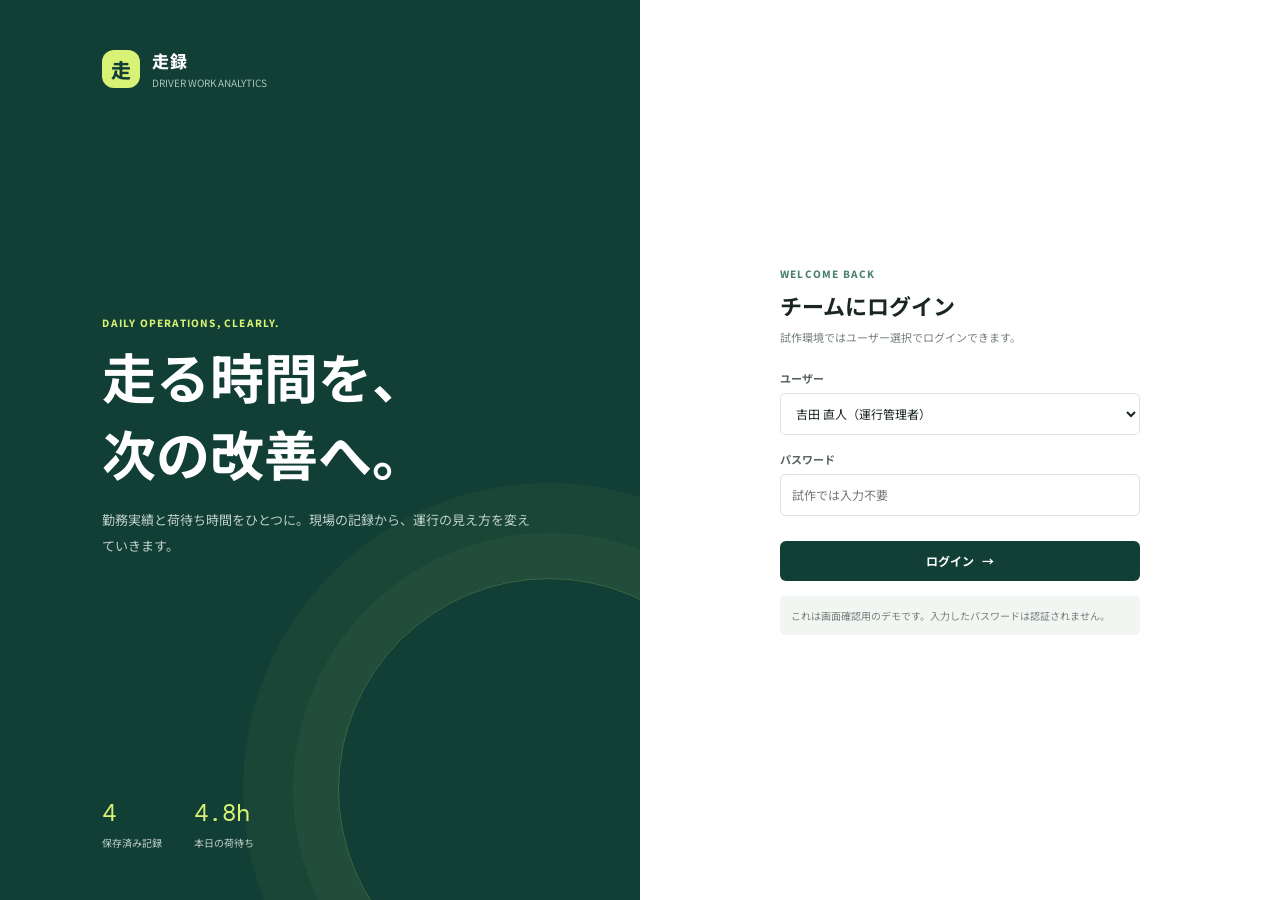
==== index.html @ 4ac7745c "初期装備" ====
<!doctype html>
<html lang="ja">
<head>
  <meta charset="utf-8">
  <meta name="viewport" content="width=device-width, initial-scale=1, viewport-fit=cover">
  <meta name="theme-color" content="#123f35">
  <meta name="description" content="ドライバーの勤務実績と荷待ち時間を記録・分析するアプリ">
  <link rel="manifest" href="manifest.webmanifest">
  <link rel="icon" href="icon.svg" type="image/svg+xml">
  <link rel="stylesheet" href="styles/base.css">
  <link rel="stylesheet" href="styles/layout.css">
  <link rel="stylesheet" href="styles/screens/login.css">
  <link rel="stylesheet" href="styles/screens/entry.css">
  <link rel="stylesheet" href="styles/screens/records.css">
  <link rel="stylesheet" href="styles/screens/analytics.css">
  <link rel="stylesheet" href="styles/screens/admin.css">
  <title>走録 | ドライバー稼働分析</title>
</head>
<body>
  <div id="app" aria-live="polite"></div>
  <script type="module" src="main.js"></script>
</body>
</html>
---- styles/base.css ----
@import url('https://fonts.googleapis.com/css2?family=DM+Mono:wght@400;500&family=Noto+Sans+JP:wght@400;500;600;700;800&display=swap');

:root {
  color-scheme: light;
  --ink: #192622;
  --muted: #75817c;
  --line: #e5ebe7;
  --paper: #ffffff;
  --canvas: #f2f6f3;
  --forest: #123f35;
  --forest-2: #1c594b;
  --lime: #d8f275;
  --coral: #ef765f;
  --blue: #5291bd;
  --shadow: 0 14px 34px rgba(20, 50, 40, .07);
  font-family: 'Noto Sans JP', 'Yu Gothic UI', Meiryo, sans-serif;
  font-synthesis: none;
  text-rendering: optimizeLegibility;
}

* { box-sizing: border-box; }
body { margin: 0; min-width: 320px; min-height: 100vh; color: var(--ink); background: var(--canvas); }
button, input, select, textarea { font: inherit; }
button { cursor: pointer; }
button:focus-visible, input:focus-visible, select:focus-visible, textarea:focus-visible { outline: 3px solid rgba(82,145,189,.45); outline-offset: 2px; }
.mono, .metric-value, .time { font-family: 'DM Mono', 'Noto Sans JP', monospace; }
.fade-in { animation: rise .3s ease both; }
@keyframes rise { from { opacity: 0; transform: translateY(7px); } to { opacity: 1; transform: translateY(0); } }

.button { border: 0; border-radius: 6px; min-height: 40px; padding: 0 15px; display: inline-flex; align-items: center; justify-content: center; gap: 8px; font-size: 12px; font-weight: 700; transition: transform .15s, background .15s; }
.button:hover { transform: translateY(-1px); }
.button.primary { background: var(--forest); color: white; }
.button.primary:hover { background: var(--forest-2); }
.button.accent { background: var(--lime); color: var(--forest); }
.button.ghost { background: white; border: 1px solid var(--line); color: var(--ink); }
.button.danger { background: #fff0ec; color: #b94c38; }
.button.small { min-height: 32px; padding: 0 10px; font-size: 10px; }
.button:disabled { opacity: .45; cursor: not-allowed; transform: none; }
.badge { border-radius: 4px; background: #eff5dc; color: #58751f; padding: 4px 7px; font-size: 10px; font-weight: 700; white-space: nowrap; }
.badge.warn { background: #fff0ec; color: #bd5945; }
.empty { padding: 35px 10px; text-align: center; color: var(--muted); font-size: 12px; }
.empty strong { display: block; color: var(--ink); font-size: 13px; margin-bottom: 6px; }
---- styles/layout.css ----
.app-shell { min-height: 100vh; display: grid; grid-template-columns: 248px minmax(0, 1fr); }
.sidebar { background: var(--forest); color: #f5f8f4; padding: 28px 18px 20px; display: flex; flex-direction: column; min-height: 100vh; }
.brand { display: flex; align-items: center; gap: 12px; padding: 0 10px 34px; }
.brand-mark { width: 38px; height: 38px; border-radius: 12px; background: var(--lime); display: grid; place-items: center; color: var(--forest); font-size: 20px; font-weight: 800; }
.brand-name { font-size: 17px; font-weight: 800; letter-spacing: .03em; }
.brand-caption { color: #a9c3b9; font-size: 10px; margin-top: 2px; }
.nav-label { color: #8eaaa0; padding: 0 12px; font-size: 10px; font-weight: 700; letter-spacing: .12em; margin-bottom: 10px; }
.nav-list { display: grid; gap: 5px; }
.nav-item { border: 0; color: #ccdad4; background: transparent; text-align: left; padding: 12px; border-radius: 8px; display: flex; align-items: center; gap: 12px; font-size: 13px; }
.nav-item:hover { background: rgba(255,255,255,.08); color: white; }
.nav-item.active { color: var(--forest); background: var(--lime); font-weight: 700; }
.nav-icon { width: 19px; text-align: center; font-size: 16px; }
.side-spacer { flex: 1; }
.side-note { border-top: 1px solid rgba(255,255,255,.14); padding: 16px 10px 0; color: #a9c3b9; font-size: 11px; line-height: 1.7; }
.side-user { display: flex; align-items: center; gap: 10px; margin: 20px 4px 0; }
.avatar { width: 34px; height: 34px; border-radius: 50%; display: grid; place-items: center; background: #d8f275; color: #123f35; font-size: 12px; font-weight: 800; flex: 0 0 auto; }
.side-user-name { font-size: 12px; font-weight: 700; }
.side-user-role { font-size: 10px; color: #a9c3b9; margin-top: 2px; }
.main { min-width: 0; }
.topbar { min-height: 74px; padding: 0 38px; display: flex; justify-content: space-between; align-items: center; border-bottom: 1px solid var(--line); background: rgba(255,255,255,.86); }
.breadcrumb { font-size: 12px; color: var(--muted); }
.top-right { display: flex; gap: 14px; align-items: center; }
.today { color: var(--muted); font-size: 11px; }
.user-chip { display: flex; align-items: center; gap: 9px; font-size: 12px; font-weight: 700; }
.user-chip .avatar { width: 30px; height: 30px; }
.page { max-width: 1180px; margin: 0 auto; padding: 36px 38px 60px; }
.page-heading { display: flex; justify-content: space-between; align-items: end; gap: 18px; margin-bottom: 25px; }
.eyebrow { color: #49806e; font-size: 10px; font-weight: 800; letter-spacing: .12em; margin-bottom: 8px; }
h1 { font-size: clamp(23px, 3vw, 30px); letter-spacing: 0; line-height: 1.35; margin: 0; }
.subtitle { margin: 8px 0 0; color: var(--muted); font-size: 12px; }
.grid { display: grid; gap: 16px; }
.panel { background: var(--paper); border: 1px solid var(--line); border-radius: 8px; box-shadow: var(--shadow); padding: 20px; }
.panel-heading { display: flex; justify-content: space-between; align-items: center; gap: 12px; margin-bottom: 17px; }
.panel-title { margin: 0; font-size: 14px; font-weight: 800; }
.panel-meta { color: var(--muted); font-size: 10px; }
.toast { position: fixed; left: 50%; bottom: 28px; z-index: 10; transform: translate(-50%, 20px); opacity: 0; pointer-events: none; transition: .2s; background: var(--ink); color: white; padding: 11px 16px; border-radius: 6px; font-size: 12px; box-shadow: var(--shadow); }
.toast.show { opacity: 1; transform: translate(-50%, 0); }
.mobile-nav { display: none; }

@media (max-width: 1000px) {
  .app-shell { grid-template-columns: 210px minmax(0, 1fr); }
  .sidebar { padding-inline: 12px; }
  .page { padding: 28px 24px 50px; }
  .topbar { padding-inline: 24px; }
}
@media (max-width: 700px) {
  .app-shell { display: block; padding-bottom: calc(72px + env(safe-area-inset-bottom)); }
  .sidebar { display: none; }
  .topbar { min-height: 58px; padding: 0 18px; }
  .topbar .breadcrumb { font-size: 11px; }
  .today { display: none; }
  .user-chip { font-size: 0; }
  .user-chip .avatar { font-size: 11px; }
  .page { padding: 25px 16px 30px; }
  .page-heading { align-items: start; margin-bottom: 18px; }
  .page-heading .button { flex: 0 0 auto; min-height: 36px; padding: 0 10px; font-size: 10px; white-space: nowrap; }
  h1 { font-size: 23px; }
  .subtitle { font-size: 10px; line-height: 1.7; }
  .panel { padding: 16px; }
  .mobile-nav { position: fixed; display: grid; grid-template-columns: repeat(4, 1fr); bottom: 0; left: 0; right: 0; z-index: 5; padding: 7px 5px calc(7px + env(safe-area-inset-bottom)); background: rgba(255,255,255,.96); border-top: 1px solid var(--line); backdrop-filter: blur(12px); }
  .mobile-nav .nav-item { color: var(--muted); padding: 6px 2px; border-radius: 5px; justify-content: center; flex-direction: column; gap: 3px; font-size: 9px; }
  .mobile-nav .nav-item.active { color: var(--forest); background: #eef5dd; }
  .mobile-nav .nav-icon { font-size: 15px; }
}
---- styles/screens/login.css ----
.login-wrap { min-height: 100vh; display: grid; grid-template-columns: 1fr 1fr; background: white; }
.login-art { background: var(--forest); color: white; padding: 48px 8vw; display: flex; flex-direction: column; justify-content: space-between; position: relative; overflow: hidden; }
.login-art:after { content: ''; position: absolute; width: 420px; height: 420px; border-radius: 50%; border: 1px solid rgba(216,242,117,.22); right: -120px; bottom: -100px; box-shadow: 0 0 0 45px rgba(216,242,117,.04), 0 0 0 95px rgba(216,242,117,.035); }
.login-logo { display: flex; gap: 12px; align-items: center; position: relative; z-index: 1; }
.login-copy { position: relative; z-index: 1; max-width: 460px; }
.login-copy .eyebrow { color: var(--lime); }
.login-copy h1 { font-size: clamp(31px, 4.5vw, 54px); line-height: 1.42; }
.login-copy p { color: #bfd0c8; font-size: 13px; line-height: 2; margin-top: 16px; }
.login-stats { display: flex; gap: 32px; position: relative; z-index: 1; }
.login-stat strong { display: block; font: 24px 'DM Mono', monospace; color: var(--lime); }
.login-stat span { color: #bfd0c8; font-size: 10px; }
.login-form-side { display: grid; place-items: center; padding: 30px; }
.login-form { width: min(360px, 100%); }
.login-form h2 { font-size: 22px; margin: 0 0 8px; }
.login-form > p { color: var(--muted); font-size: 11px; margin: 0 0 25px; }
.login-form .field { margin-bottom: 16px; }
.login-form .button { width: 100%; margin-top: 9px; }
.demo-note { margin-top: 15px; padding: 11px; background: #f2f6f3; border-radius: 5px; color: var(--muted); font-size: 10px; line-height: 1.7; }
@media (max-width: 700px) {
  .login-wrap { grid-template-columns: 1fr; }
  .login-art { min-height: 250px; padding: 24px; }
  .login-copy { margin: 30px 0 25px; }
  .login-copy h1 { font-size: 31px; }
  .login-copy p { font-size: 11px; margin-top: 9px; }
  .login-stats { gap: 22px; }
  .login-stat strong { font-size: 19px; }
  .login-form-side { padding: 32px 23px 45px; }
}
---- styles/screens/entry.css ----
.form-layout { display: grid; grid-template-columns: minmax(0, 1.25fr) minmax(260px, .75fr); align-items: start; gap: 17px; }
.form-grid { display: grid; grid-template-columns: repeat(2, minmax(0, 1fr)); gap: 16px; }
.field { display: grid; gap: 7px; }
.field.full { grid-column: 1/-1; }
.field label { color: #58645f; font-size: 11px; font-weight: 700; }
.field input, .field select, .field textarea { width: 100%; min-height: 42px; border: 1px solid #dce4df; background: #fff; border-radius: 5px; padding: 10px 11px; color: var(--ink); font-size: 12px; }
.field textarea { min-height: 80px; resize: vertical; }
.field-hint { font-size: 10px; color: var(--muted); }
.calc-box { background: #f3f7f4; border-radius: 7px; padding: 17px; }
.calc-title { font-size: 11px; font-weight: 800; margin-bottom: 13px; }
.calc-row { display: flex; justify-content: space-between; padding: 9px 0; border-top: 1px solid #e3eae5; font-size: 11px; color: var(--muted); }
.calc-row strong { color: var(--ink); font: 500 12px 'DM Mono', monospace; }
.calc-row.total strong { color: var(--forest-2); }
.form-actions { display: flex; justify-content: end; gap: 9px; margin-top: 18px; }
.calc-help { line-height: 1.8; margin-top: 14px; }
@media (max-width: 700px) {
  .form-layout { grid-template-columns: 1fr; gap: 10px; }
  .form-grid { gap: 12px 9px; }
  .field label { font-size: 10px; }
  .field input, .field select, .field textarea { font-size: 12px; }
}
@media (max-width: 380px) {
  .form-grid { grid-template-columns: 1fr; }
  .field.full { grid-column: auto; }
}
---- styles/screens/records.css ----
.table-wrap { overflow-x: auto; }
table { width: 100%; border-collapse: collapse; text-align: left; min-width: 650px; }
th { color: var(--muted); font-size: 10px; font-weight: 700; padding: 11px 12px; border-bottom: 1px solid var(--line); white-space: nowrap; }
td { font-size: 11px; padding: 13px 12px; border-bottom: 1px solid #edf0ee; white-space: nowrap; }
tbody tr:last-child td { border-bottom: 0; }
.table-person { font-weight: 700; }
.filter-row { display: flex; gap: 9px; align-items: center; margin-bottom: 15px; }
.filter-row input, .filter-row select { min-height: 36px; border: 1px solid var(--line); border-radius: 5px; background: white; padding: 0 10px; font-size: 11px; color: var(--ink); }
.filter-row input { flex: 1; min-width: 120px; }
@media (max-width: 700px) {
  .filter-row { flex-wrap: wrap; }
  .filter-row input { flex-basis: 100%; }
}
---- styles/screens/analytics.css ----
.metrics { grid-template-columns: repeat(4, minmax(0, 1fr)); margin-bottom: 17px; }
.metric-card { background: var(--paper); border: 1px solid var(--line); border-radius: 8px; box-shadow: var(--shadow); padding: 17px 18px; min-width: 0; }
.metric-top { display: flex; justify-content: space-between; align-items: center; gap: 8px; color: var(--muted); font-size: 11px; }
.metric-dot { width: 8px; height: 8px; border-radius: 50%; background: var(--forest-2); }
.metric-card.wait .metric-dot { background: var(--coral); }
.metric-card.rate .metric-dot { background: #8fae33; }
.metric-card.people .metric-dot { background: var(--blue); }
.metric-value { font-size: 27px; line-height: 1.25; font-weight: 500; letter-spacing: 0; margin-top: 15px; white-space: nowrap; }
.metric-unit { font: 500 12px 'Noto Sans JP', sans-serif; margin-left: 4px; }
.metric-foot { font-size: 10px; color: var(--muted); margin-top: 8px; }
.content-grid { grid-template-columns: minmax(0, 1.45fr) minmax(270px, .8fr); align-items: start; }
.bar-list { display: grid; gap: 15px; }
.bar-row { display: grid; grid-template-columns: 70px minmax(60px, 1fr) 42px; align-items: center; gap: 10px; font-size: 11px; }
.bar-name { white-space: nowrap; overflow: hidden; text-overflow: ellipsis; }
.bar-track { height: 9px; background: #edf2ee; border-radius: 99px; overflow: hidden; }
.bar-fill { height: 100%; border-radius: 99px; background: var(--forest-2); }
.bar-fill.low { background: var(--coral); }
.bar-number { text-align: right; color: var(--muted); font: 11px 'DM Mono', monospace; }
.legend { display: flex; gap: 15px; color: var(--muted); font-size: 10px; margin-top: 20px; }
.legend span { display: flex; align-items: center; gap: 6px; }
.legend i { width: 7px; height: 7px; border-radius: 50%; background: var(--forest-2); }
.legend .coral { background: var(--coral); }
.activity-list { display: grid; }
.activity-row { display: flex; align-items: center; justify-content: space-between; gap: 12px; padding: 12px 0; border-top: 1px solid #edf0ee; }
.activity-row:first-child { border-top: 0; padding-top: 0; }
.activity-person { font-weight: 700; font-size: 12px; }
.activity-sub { color: var(--muted); font-size: 10px; margin-top: 4px; }
.activity-value { text-align: right; font-size: 12px; font-weight: 700; }
.summary-panel { margin-top: 16px; }
.summary-panel .panel-heading { margin-bottom: 8px; }
@media (max-width: 1000px) { .metrics { grid-template-columns: repeat(2, minmax(0, 1fr)); } }
@media (max-width: 700px) {
  .metrics { gap: 9px; margin-bottom: 10px; }
  .metric-card { padding: 13px; }
  .metric-top { font-size: 10px; }
  .metric-value { font-size: 22px; margin-top: 12px; }
  .metric-foot { font-size: 9px; }
  .content-grid { grid-template-columns: 1fr; gap: 10px; }
}
@media (max-width: 380px) {
  .metric-card { padding: 11px 10px; }
  .metric-value { font-size: 19px; }
}
---- styles/screens/admin.css ----
.user-row-info { display: flex; align-items: center; gap: 10px; }
.field-spaced { margin-bottom: 14px; }
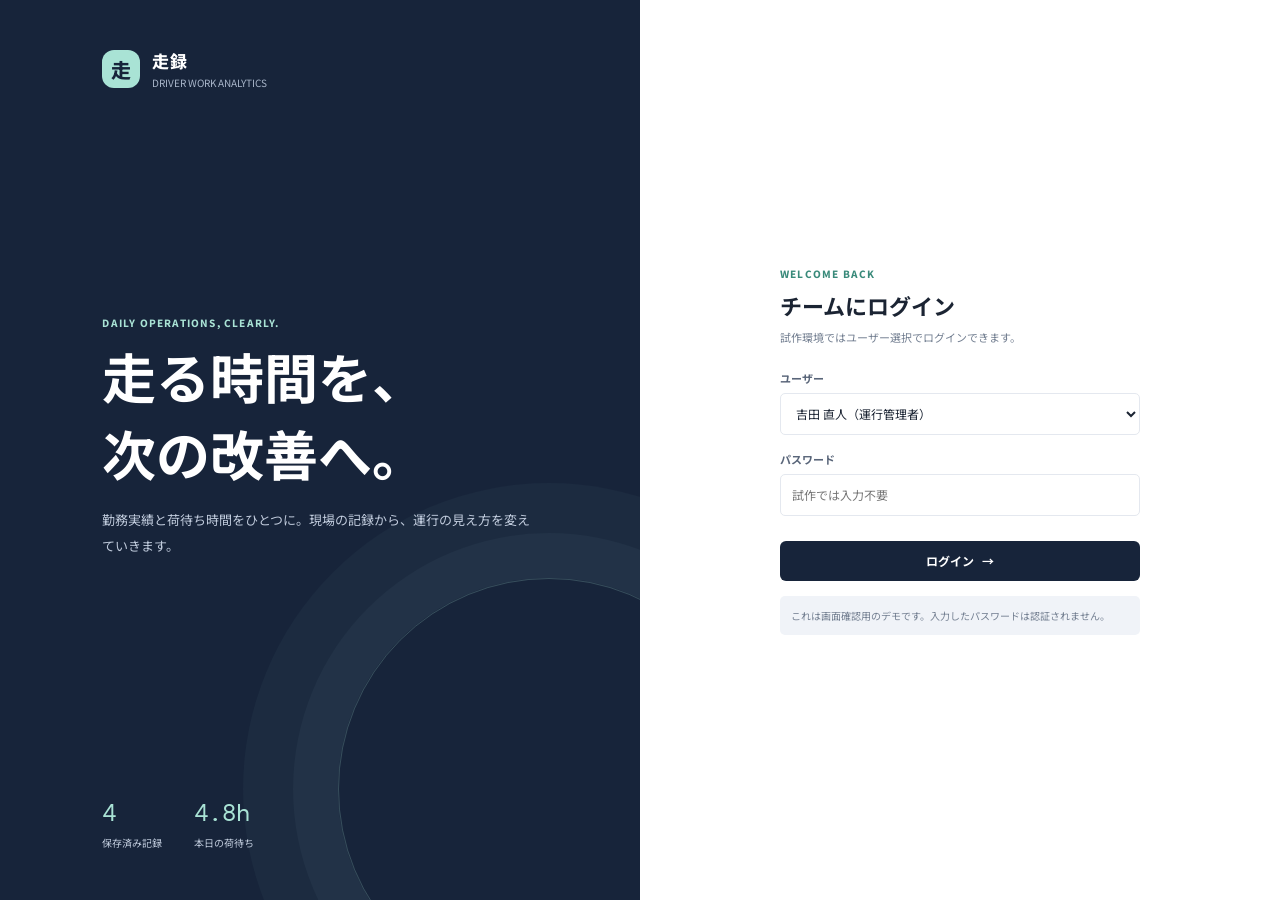
==== commit 67a9ca6a: "色変更、記録方法の追加、ユーザー管理は運行管理者のみに" ====
--- a/index.html
+++ b/index.html
@@ -3,7 +3,7 @@
 <head>
   <meta charset="utf-8">
   <meta name="viewport" content="width=device-width, initial-scale=1, viewport-fit=cover">
-  <meta name="theme-color" content="#123f35">
+  <meta name="theme-color" content="#17243a">
   <meta name="description" content="ドライバーの勤務実績と荷待ち時間を記録・分析するアプリ">
   <link rel="manifest" href="manifest.webmanifest">
   <link rel="icon" href="icon.svg" type="image/svg+xml">
--- a/styles/base.css
+++ b/styles/base.css
@@ -2,17 +2,17 @@
 
 :root {
   color-scheme: light;
-  --ink: #192622;
-  --muted: #75817c;
-  --line: #e5ebe7;
+  --ink: #1b2433;
+  --muted: #737f91;
+  --line: #e4e8ef;
   --paper: #ffffff;
-  --canvas: #f2f6f3;
-  --forest: #123f35;
-  --forest-2: #1c594b;
-  --lime: #d8f275;
-  --coral: #ef765f;
-  --blue: #5291bd;
-  --shadow: 0 14px 34px rgba(20, 50, 40, .07);
+  --canvas: #f4f6fa;
+  --navy: #17243a;
+  --navy-2: #263c5a;
+  --accent: #a9e3d5;
+  --coral: #e77969;
+  --blue: #5b9bd5;
+  --shadow: 0 14px 34px rgba(29, 45, 72, .07);
   font-family: 'Noto Sans JP', 'Yu Gothic UI', Meiryo, sans-serif;
   font-synthesis: none;
   text-rendering: optimizeLegibility;
@@ -22,21 +22,21 @@
 body { margin: 0; min-width: 320px; min-height: 100vh; color: var(--ink); background: var(--canvas); }
 button, input, select, textarea { font: inherit; }
 button { cursor: pointer; }
-button:focus-visible, input:focus-visible, select:focus-visible, textarea:focus-visible { outline: 3px solid rgba(82,145,189,.45); outline-offset: 2px; }
+button:focus-visible, input:focus-visible, select:focus-visible, textarea:focus-visible { outline: 3px solid rgba(91,155,213,.45); outline-offset: 2px; }
 .mono, .metric-value, .time { font-family: 'DM Mono', 'Noto Sans JP', monospace; }
 .fade-in { animation: rise .3s ease both; }
 @keyframes rise { from { opacity: 0; transform: translateY(7px); } to { opacity: 1; transform: translateY(0); } }
 
 .button { border: 0; border-radius: 6px; min-height: 40px; padding: 0 15px; display: inline-flex; align-items: center; justify-content: center; gap: 8px; font-size: 12px; font-weight: 700; transition: transform .15s, background .15s; }
 .button:hover { transform: translateY(-1px); }
-.button.primary { background: var(--forest); color: white; }
-.button.primary:hover { background: var(--forest-2); }
-.button.accent { background: var(--lime); color: var(--forest); }
+.button.primary { background: var(--navy); color: white; }
+.button.primary:hover { background: var(--navy-2); }
+.button.accent { background: var(--accent); color: var(--navy); }
 .button.ghost { background: white; border: 1px solid var(--line); color: var(--ink); }
 .button.danger { background: #fff0ec; color: #b94c38; }
 .button.small { min-height: 32px; padding: 0 10px; font-size: 10px; }
 .button:disabled { opacity: .45; cursor: not-allowed; transform: none; }
-.badge { border-radius: 4px; background: #eff5dc; color: #58751f; padding: 4px 7px; font-size: 10px; font-weight: 700; white-space: nowrap; }
+.badge { border-radius: 4px; background: #e3f3ee; color: #286b5b; padding: 4px 7px; font-size: 10px; font-weight: 700; white-space: nowrap; }
 .badge.warn { background: #fff0ec; color: #bd5945; }
 .empty { padding: 35px 10px; text-align: center; color: var(--muted); font-size: 12px; }
 .empty strong { display: block; color: var(--ink); font-size: 13px; margin-bottom: 6px; }
--- a/styles/layout.css
+++ b/styles/layout.css
@@ -1,21 +1,21 @@
 .app-shell { min-height: 100vh; display: grid; grid-template-columns: 248px minmax(0, 1fr); }
-.sidebar { background: var(--forest); color: #f5f8f4; padding: 28px 18px 20px; display: flex; flex-direction: column; min-height: 100vh; }
+.sidebar { background: var(--navy); color: #f5f7fb; padding: 28px 18px 20px; display: flex; flex-direction: column; min-height: 100vh; }
 .brand { display: flex; align-items: center; gap: 12px; padding: 0 10px 34px; }
-.brand-mark { width: 38px; height: 38px; border-radius: 12px; background: var(--lime); display: grid; place-items: center; color: var(--forest); font-size: 20px; font-weight: 800; }
+.brand-mark { width: 38px; height: 38px; border-radius: 12px; background: var(--accent); display: grid; place-items: center; color: var(--navy); font-size: 20px; font-weight: 800; }
 .brand-name { font-size: 17px; font-weight: 800; letter-spacing: .03em; }
-.brand-caption { color: #a9c3b9; font-size: 10px; margin-top: 2px; }
-.nav-label { color: #8eaaa0; padding: 0 12px; font-size: 10px; font-weight: 700; letter-spacing: .12em; margin-bottom: 10px; }
+.brand-caption { color: #a8b5c9; font-size: 10px; margin-top: 2px; }
+.nav-label { color: #95a5bd; padding: 0 12px; font-size: 10px; font-weight: 700; letter-spacing: .12em; margin-bottom: 10px; }
 .nav-list { display: grid; gap: 5px; }
-.nav-item { border: 0; color: #ccdad4; background: transparent; text-align: left; padding: 12px; border-radius: 8px; display: flex; align-items: center; gap: 12px; font-size: 13px; }
+.nav-item { border: 0; color: #d3dbea; background: transparent; text-align: left; padding: 12px; border-radius: 8px; display: flex; align-items: center; gap: 12px; font-size: 13px; }
 .nav-item:hover { background: rgba(255,255,255,.08); color: white; }
-.nav-item.active { color: var(--forest); background: var(--lime); font-weight: 700; }
+.nav-item.active { color: var(--navy); background: var(--accent); font-weight: 700; }
 .nav-icon { width: 19px; text-align: center; font-size: 16px; }
 .side-spacer { flex: 1; }
-.side-note { border-top: 1px solid rgba(255,255,255,.14); padding: 16px 10px 0; color: #a9c3b9; font-size: 11px; line-height: 1.7; }
+.side-note { border-top: 1px solid rgba(255,255,255,.14); padding: 16px 10px 0; color: #a8b5c9; font-size: 11px; line-height: 1.7; }
 .side-user { display: flex; align-items: center; gap: 10px; margin: 20px 4px 0; }
-.avatar { width: 34px; height: 34px; border-radius: 50%; display: grid; place-items: center; background: #d8f275; color: #123f35; font-size: 12px; font-weight: 800; flex: 0 0 auto; }
+.avatar { width: 34px; height: 34px; border-radius: 50%; display: grid; place-items: center; background: var(--accent); color: var(--navy); font-size: 12px; font-weight: 800; flex: 0 0 auto; }
 .side-user-name { font-size: 12px; font-weight: 700; }
-.side-user-role { font-size: 10px; color: #a9c3b9; margin-top: 2px; }
+.side-user-role { font-size: 10px; color: #a8b5c9; margin-top: 2px; }
 .main { min-width: 0; }
 .topbar { min-height: 74px; padding: 0 38px; display: flex; justify-content: space-between; align-items: center; border-bottom: 1px solid var(--line); background: rgba(255,255,255,.86); }
 .breadcrumb { font-size: 12px; color: var(--muted); }
@@ -23,9 +23,12 @@
 .today { color: var(--muted); font-size: 11px; }
 .user-chip { display: flex; align-items: center; gap: 9px; font-size: 12px; font-weight: 700; }
 .user-chip .avatar { width: 30px; height: 30px; }
+.logout-button { flex: 0 0 auto; min-height: 34px; padding: 0 9px; display: inline-flex; align-items: center; gap: 6px; border: 1px solid var(--line); border-radius: 5px; color: var(--ink); background: white; font-size: 11px; font-weight: 700; white-space: nowrap; }
+.logout-button:hover { background: #f0f3f8; }
+.logout-button span:first-child { color: var(--navy-2); font-size: 15px; }
 .page { max-width: 1180px; margin: 0 auto; padding: 36px 38px 60px; }
 .page-heading { display: flex; justify-content: space-between; align-items: end; gap: 18px; margin-bottom: 25px; }
-.eyebrow { color: #49806e; font-size: 10px; font-weight: 800; letter-spacing: .12em; margin-bottom: 8px; }
+.eyebrow { color: #398a7a; font-size: 10px; font-weight: 800; letter-spacing: .12em; margin-bottom: 8px; }
 h1 { font-size: clamp(23px, 3vw, 30px); letter-spacing: 0; line-height: 1.35; margin: 0; }
 .subtitle { margin: 8px 0 0; color: var(--muted); font-size: 12px; }
 .grid { display: grid; gap: 16px; }
@@ -51,6 +54,8 @@
   .today { display: none; }
   .user-chip { font-size: 0; }
   .user-chip .avatar { font-size: 11px; }
+  .top-right { gap: 7px; }
+  .logout-button { min-height: 32px; padding-inline: 7px; font-size: 10px; }
   .page { padding: 25px 16px 30px; }
   .page-heading { align-items: start; margin-bottom: 18px; }
   .page-heading .button { flex: 0 0 auto; min-height: 36px; padding: 0 10px; font-size: 10px; white-space: nowrap; }
@@ -58,7 +63,8 @@
   .subtitle { font-size: 10px; line-height: 1.7; }
   .panel { padding: 16px; }
   .mobile-nav { position: fixed; display: grid; grid-template-columns: repeat(4, 1fr); bottom: 0; left: 0; right: 0; z-index: 5; padding: 7px 5px calc(7px + env(safe-area-inset-bottom)); background: rgba(255,255,255,.96); border-top: 1px solid var(--line); backdrop-filter: blur(12px); }
+  .mobile-nav.nav-columns-3 { grid-template-columns: repeat(3, 1fr); }
   .mobile-nav .nav-item { color: var(--muted); padding: 6px 2px; border-radius: 5px; justify-content: center; flex-direction: column; gap: 3px; font-size: 9px; }
-  .mobile-nav .nav-item.active { color: var(--forest); background: #eef5dd; }
+  .mobile-nav .nav-item.active { color: var(--navy); background: #e3f3ee; }
   .mobile-nav .nav-icon { font-size: 15px; }
 }
--- a/styles/screens/login.css
+++ b/styles/screens/login.css
@@ -1,21 +1,21 @@
 .login-wrap { min-height: 100vh; display: grid; grid-template-columns: 1fr 1fr; background: white; }
-.login-art { background: var(--forest); color: white; padding: 48px 8vw; display: flex; flex-direction: column; justify-content: space-between; position: relative; overflow: hidden; }
-.login-art:after { content: ''; position: absolute; width: 420px; height: 420px; border-radius: 50%; border: 1px solid rgba(216,242,117,.22); right: -120px; bottom: -100px; box-shadow: 0 0 0 45px rgba(216,242,117,.04), 0 0 0 95px rgba(216,242,117,.035); }
+.login-art { background: var(--navy); color: white; padding: 48px 8vw; display: flex; flex-direction: column; justify-content: space-between; position: relative; overflow: hidden; }
+.login-art:after { content: ''; position: absolute; width: 420px; height: 420px; border-radius: 50%; border: 1px solid rgba(169,227,213,.22); right: -120px; bottom: -100px; box-shadow: 0 0 0 45px rgba(169,227,213,.04), 0 0 0 95px rgba(169,227,213,.035); }
 .login-logo { display: flex; gap: 12px; align-items: center; position: relative; z-index: 1; }
 .login-copy { position: relative; z-index: 1; max-width: 460px; }
-.login-copy .eyebrow { color: var(--lime); }
+.login-copy .eyebrow { color: var(--accent); }
 .login-copy h1 { font-size: clamp(31px, 4.5vw, 54px); line-height: 1.42; }
-.login-copy p { color: #bfd0c8; font-size: 13px; line-height: 2; margin-top: 16px; }
+.login-copy p { color: #c0cbdc; font-size: 13px; line-height: 2; margin-top: 16px; }
 .login-stats { display: flex; gap: 32px; position: relative; z-index: 1; }
-.login-stat strong { display: block; font: 24px 'DM Mono', monospace; color: var(--lime); }
-.login-stat span { color: #bfd0c8; font-size: 10px; }
+.login-stat strong { display: block; font: 24px 'DM Mono', monospace; color: var(--accent); }
+.login-stat span { color: #c0cbdc; font-size: 10px; }
 .login-form-side { display: grid; place-items: center; padding: 30px; }
 .login-form { width: min(360px, 100%); }
 .login-form h2 { font-size: 22px; margin: 0 0 8px; }
 .login-form > p { color: var(--muted); font-size: 11px; margin: 0 0 25px; }
 .login-form .field { margin-bottom: 16px; }
 .login-form .button { width: 100%; margin-top: 9px; }
-.demo-note { margin-top: 15px; padding: 11px; background: #f2f6f3; border-radius: 5px; color: var(--muted); font-size: 10px; line-height: 1.7; }
+.demo-note { margin-top: 15px; padding: 11px; background: #f0f3f8; border-radius: 5px; color: var(--muted); font-size: 10px; line-height: 1.7; }
 @media (max-width: 700px) {
   .login-wrap { grid-template-columns: 1fr; }
   .login-art { min-height: 250px; padding: 24px; }
--- a/styles/screens/entry.css
+++ b/styles/screens/entry.css
@@ -1,25 +1,64 @@
+.tracker-panel { margin-bottom: 17px; padding: 20px; background: linear-gradient(120deg, #fff 0%, #f1f8f6 100%); border: 1px solid var(--line); border-radius: 8px; box-shadow: var(--shadow); }
+.tracker-heading { display: flex; align-items: center; justify-content: space-between; gap: 16px; margin-bottom: 17px; }
+.tracker-heading .eyebrow { margin-bottom: 5px; }
+.tracker-heading h2 { margin: 0; font-size: 16px; }
+.tracker-driver-field { display: grid; gap: 5px; min-width: 180px; }
+.tracker-driver-field label { color: var(--muted); font-size: 10px; font-weight: 700; }
+.tracker-driver-field select { min-height: 36px; padding: 0 10px; border: 1px solid var(--line); border-radius: 5px; background: white; color: var(--ink); font: inherit; font-size: 11px; }
+.tracker-idle { display: flex; align-items: center; gap: 14px; }
+.tracker-idle strong { font-size: 13px; }
+.tracker-idle > span { flex: 1; color: var(--muted); font-size: 11px; }
+.tracker-start, .tracker-action, .tracker-finish { min-height: 46px; padding-inline: 20px; }
+.tracker-running { display: flex; align-items: center; justify-content: space-between; gap: 16px; }
+.tracker-summary { display: flex; flex-wrap: wrap; align-items: center; gap: 10px 16px; color: var(--muted); font-size: 11px; }
+.tracker-state { padding: 6px 10px; border-radius: 99px; background: #e3f3ee; color: #286b5b; font-weight: 800; }
+.tracker-actions { display: flex; flex-wrap: wrap; gap: 8px; }
+.tracker-action { background: white; border: 1px solid var(--line); color: var(--navy); }
+.tracker-break { border-color: #d6e5f5; color: #356f9f; }
+.tracker-wait { border-color: #f2ddd7; color: #a85849; }
+.tracker-finish { background: var(--navy); color: white; }
+.tracker-finish:hover { background: var(--navy-2); }
 .form-layout { display: grid; grid-template-columns: minmax(0, 1.25fr) minmax(260px, .75fr); align-items: start; gap: 17px; }
-.form-grid { display: grid; grid-template-columns: repeat(2, minmax(0, 1fr)); gap: 16px; }
+.form-grid { display: grid; gap: 19px; }
+.form-section { display: grid; gap: 12px; }
+.form-section-heading { display: flex; align-items: start; gap: 10px; }
+.form-step { width: 24px; height: 24px; flex: 0 0 auto; display: grid; place-items: center; border-radius: 50%; background: #e3f3ee; color: #286b5b; font-size: 11px; font-weight: 800; }
+.form-section-heading h3 { margin: 2px 0 0; font-size: 12px; }
+.form-section-heading p { margin: 4px 0 0; color: var(--muted); font-size: 10px; line-height: 1.7; }
+.optional-label { color: var(--muted); font-size: 10px; font-weight: 500; }
+.form-section-fields { display: grid; grid-template-columns: repeat(2, minmax(0, 1fr)); gap: 12px; padding-left: 34px; }
 .field { display: grid; gap: 7px; }
-.field.full { grid-column: 1/-1; }
-.field label { color: #58645f; font-size: 11px; font-weight: 700; }
-.field input, .field select, .field textarea { width: 100%; min-height: 42px; border: 1px solid #dce4df; background: #fff; border-radius: 5px; padding: 10px 11px; color: var(--ink); font-size: 12px; }
+.form-section-fields .field.full { grid-column: 1/-1; }
+.field label { color: #596579; font-size: 11px; font-weight: 700; }
+.field input, .field select, .field textarea { width: 100%; min-height: 42px; border: 1px solid var(--line); background: #fff; border-radius: 5px; padding: 10px 11px; color: var(--ink); font-size: 12px; }
 .field textarea { min-height: 80px; resize: vertical; }
 .field-hint { font-size: 10px; color: var(--muted); }
-.calc-box { background: #f3f7f4; border-radius: 7px; padding: 17px; }
+.calc-box { background: #f0f3f8; border-radius: 7px; padding: 17px; }
 .calc-title { font-size: 11px; font-weight: 800; margin-bottom: 13px; }
-.calc-row { display: flex; justify-content: space-between; padding: 9px 0; border-top: 1px solid #e3eae5; font-size: 11px; color: var(--muted); }
+.calc-row { display: flex; justify-content: space-between; padding: 9px 0; border-top: 1px solid var(--line); font-size: 11px; color: var(--muted); }
 .calc-row strong { color: var(--ink); font: 500 12px 'DM Mono', monospace; }
-.calc-row.total strong { color: var(--forest-2); }
+.calc-row.total strong { color: var(--navy-2); }
 .form-actions { display: flex; justify-content: end; gap: 9px; margin-top: 18px; }
 .calc-help { line-height: 1.8; margin-top: 14px; }
+form.form-layout > article.panel > .panel-heading { align-items: start; }
+form.form-layout > article.panel > .panel-heading .field-hint { margin: 5px 0 0; line-height: 1.6; }
+form.form-layout > aside.panel > .panel-heading { align-items: start; }
+form.form-layout > aside.panel > .panel-heading .field-hint { margin: 5px 0 0; }
 @media (max-width: 700px) {
+  .tracker-panel { padding: 16px; margin-bottom: 10px; }
+  .tracker-heading { align-items: start; flex-direction: column; }
+  .tracker-driver-field { width: 100%; }
+  .tracker-idle, .tracker-running { align-items: stretch; flex-direction: column; }
+  .tracker-actions { display: grid; grid-template-columns: repeat(2, minmax(0, 1fr)); }
+  .tracker-actions .tracker-finish { grid-column: 1/-1; }
+  .tracker-start { width: 100%; }
   .form-layout { grid-template-columns: 1fr; gap: 10px; }
-  .form-grid { gap: 12px 9px; }
+  .form-grid { gap: 17px; }
+  .form-section-fields { gap: 10px 9px; padding-left: 0; }
   .field label { font-size: 10px; }
   .field input, .field select, .field textarea { font-size: 12px; }
 }
 @media (max-width: 380px) {
-  .form-grid { grid-template-columns: 1fr; }
-  .field.full { grid-column: auto; }
+  .form-section-fields { grid-template-columns: 1fr; }
+  .form-section-fields .field.full { grid-column: auto; }
 }
--- a/styles/screens/records.css
+++ b/styles/screens/records.css
@@ -1,13 +1,33 @@
 .table-wrap { overflow-x: auto; }
 table { width: 100%; border-collapse: collapse; text-align: left; min-width: 650px; }
 th { color: var(--muted); font-size: 10px; font-weight: 700; padding: 11px 12px; border-bottom: 1px solid var(--line); white-space: nowrap; }
-td { font-size: 11px; padding: 13px 12px; border-bottom: 1px solid #edf0ee; white-space: nowrap; }
+td { font-size: 11px; padding: 13px 12px; border-bottom: 1px solid #edf0f5; white-space: nowrap; }
 tbody tr:last-child td { border-bottom: 0; }
 .table-person { font-weight: 700; }
+.record-actions { display: flex; align-items: center; gap: 6px; }
 .filter-row { display: flex; gap: 9px; align-items: center; margin-bottom: 15px; }
 .filter-row input, .filter-row select { min-height: 36px; border: 1px solid var(--line); border-radius: 5px; background: white; padding: 0 10px; font-size: 11px; color: var(--ink); }
 .filter-row input { flex: 1; min-width: 120px; }
+.record-edit-dialog { width: min(600px, calc(100% - 32px)); max-height: min(88vh, 760px); padding: 24px; border: 1px solid var(--line); border-radius: 12px; color: var(--ink); box-shadow: 0 24px 70px rgba(23,36,58,.24); }
+.record-edit-dialog::backdrop { background: rgba(19,30,48,.48); backdrop-filter: blur(3px); }
+.edit-dialog-heading { display: flex; align-items: start; justify-content: space-between; gap: 14px; margin-bottom: 22px; }
+.edit-dialog-heading .eyebrow { margin-bottom: 5px; }
+.edit-dialog-heading h2 { margin: 0; font-size: 19px; }
+.edit-dialog-heading .subtitle { margin-top: 5px; }
+.dialog-close { width: 34px; height: 34px; border: 1px solid var(--line); border-radius: 50%; background: white; color: var(--muted); font-size: 21px; line-height: 1; }
+.edit-fields { display: grid; grid-template-columns: repeat(2, minmax(0, 1fr)); gap: 14px; }
+.edit-fields .field label { color: #596579; font-size: 11px; font-weight: 700; }
+.edit-fields input, .edit-fields textarea { width: 100%; min-height: 42px; padding: 10px 11px; border: 1px solid var(--line); border-radius: 5px; background: white; color: var(--ink); font: inherit; font-size: 12px; }
+.edit-fields textarea { min-height: 76px; resize: vertical; }
+.edit-note-field { grid-column: 1/-1; }
+.record-edit-dialog .form-actions { margin-top: 20px; }
 @media (max-width: 700px) {
   .filter-row { flex-wrap: wrap; }
   .filter-row input { flex-basis: 100%; }
+  .record-edit-dialog { padding: 18px; }
+  .edit-fields { gap: 11px; }
+}
+@media (max-width: 380px) {
+  .edit-fields { grid-template-columns: 1fr; }
+  .edit-note-field { grid-column: auto; }
 }
--- a/styles/screens/analytics.css
+++ b/styles/screens/analytics.css
@@ -1,9 +1,9 @@
 .metrics { grid-template-columns: repeat(4, minmax(0, 1fr)); margin-bottom: 17px; }
 .metric-card { background: var(--paper); border: 1px solid var(--line); border-radius: 8px; box-shadow: var(--shadow); padding: 17px 18px; min-width: 0; }
 .metric-top { display: flex; justify-content: space-between; align-items: center; gap: 8px; color: var(--muted); font-size: 11px; }
-.metric-dot { width: 8px; height: 8px; border-radius: 50%; background: var(--forest-2); }
+.metric-dot { width: 8px; height: 8px; border-radius: 50%; background: var(--navy-2); }
 .metric-card.wait .metric-dot { background: var(--coral); }
-.metric-card.rate .metric-dot { background: #8fae33; }
+.metric-card.rate .metric-dot { background: #42a98e; }
 .metric-card.people .metric-dot { background: var(--blue); }
 .metric-value { font-size: 27px; line-height: 1.25; font-weight: 500; letter-spacing: 0; margin-top: 15px; white-space: nowrap; }
 .metric-unit { font: 500 12px 'Noto Sans JP', sans-serif; margin-left: 4px; }
@@ -12,13 +12,13 @@
 .bar-list { display: grid; gap: 15px; }
 .bar-row { display: grid; grid-template-columns: 70px minmax(60px, 1fr) 42px; align-items: center; gap: 10px; font-size: 11px; }
 .bar-name { white-space: nowrap; overflow: hidden; text-overflow: ellipsis; }
-.bar-track { height: 9px; background: #edf2ee; border-radius: 99px; overflow: hidden; }
-.bar-fill { height: 100%; border-radius: 99px; background: var(--forest-2); }
+.bar-track { height: 9px; background: #edf0f5; border-radius: 99px; overflow: hidden; }
+.bar-fill { height: 100%; border-radius: 99px; background: var(--navy-2); }
 .bar-fill.low { background: var(--coral); }
 .bar-number { text-align: right; color: var(--muted); font: 11px 'DM Mono', monospace; }
 .legend { display: flex; gap: 15px; color: var(--muted); font-size: 10px; margin-top: 20px; }
 .legend span { display: flex; align-items: center; gap: 6px; }
-.legend i { width: 7px; height: 7px; border-radius: 50%; background: var(--forest-2); }
+.legend i { width: 7px; height: 7px; border-radius: 50%; background: var(--navy-2); }
 .legend .coral { background: var(--coral); }
 .activity-list { display: grid; }
 .activity-row { display: flex; align-items: center; justify-content: space-between; gap: 12px; padding: 12px 0; border-top: 1px solid #edf0ee; }
